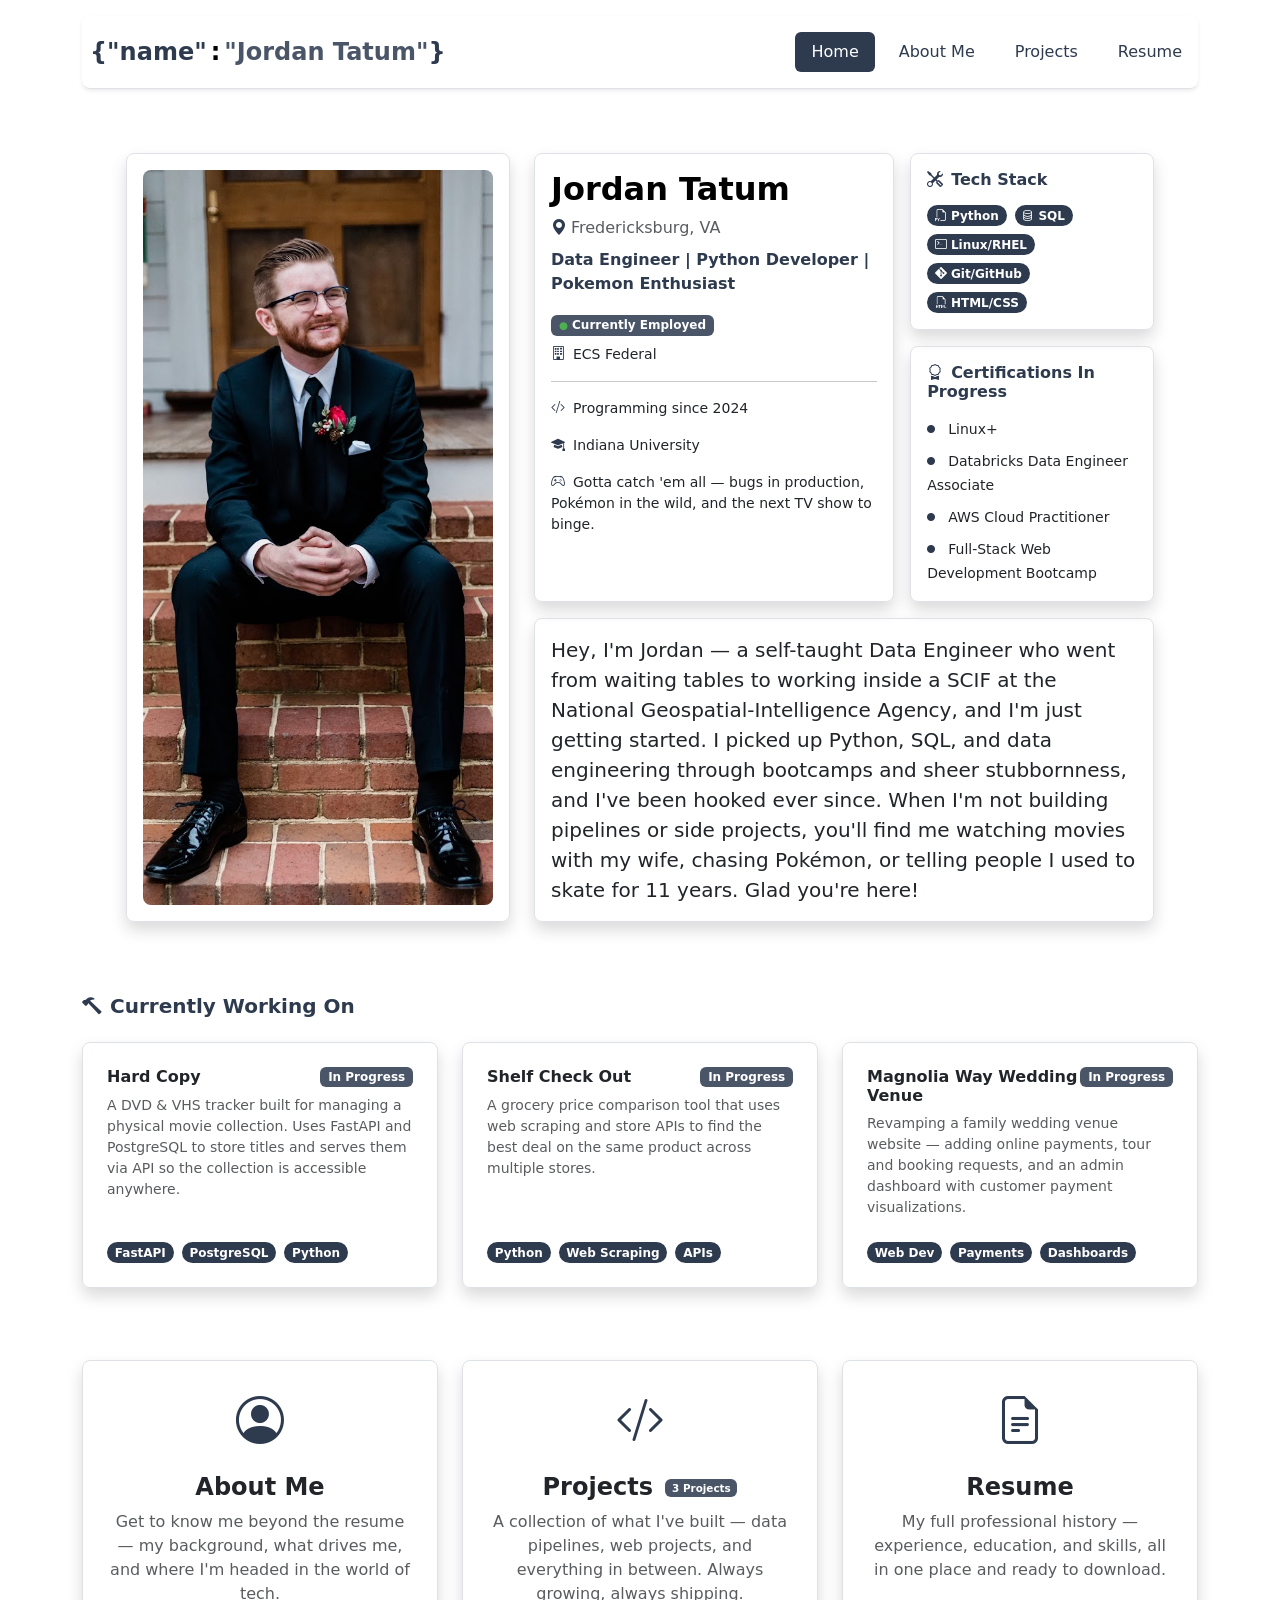
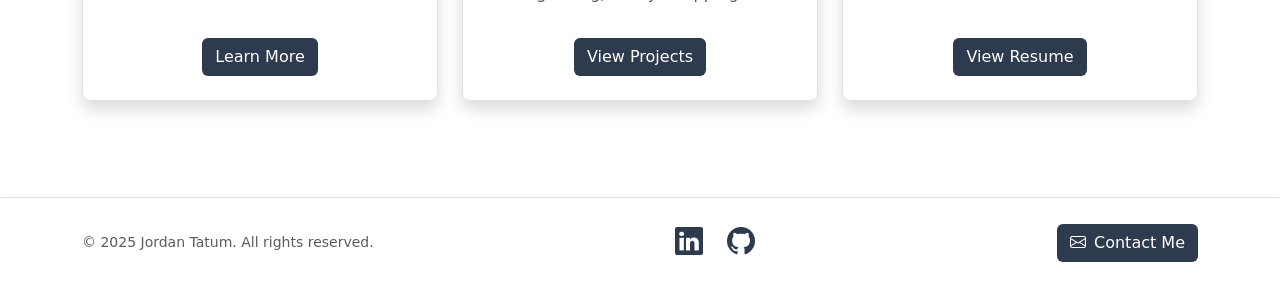
==== index.html @ 17fe5c45 "rename home.hmtl -> index.html for GitHub Pages" ====
<!DOCTYPE html>
<html lang="en">
  <head>
    <meta charset="UTF-8" />
    <meta name="viewport" content="width=device-width, initial-scale=1.0" />
    <link
      href="https://cdn.jsdelivr.net/npm/bootstrap@5.3.8/dist/css/bootstrap.min.css"
      rel="stylesheet"
      integrity="sha384-sRIl4kxILFvY47J16cr9ZwB07vP4J8+LH7qKQnuqkuIAvNWLzeN8tE5YBujZqJLB"
      crossorigin="anonymous"
    />
    <link rel="stylesheet" href="https://cdn.jsdelivr.net/npm/bootstrap-icons@1.11.3/font/bootstrap-icons.min.css"/>
    <link rel="stylesheet" href="./style.css" />
    <title>Jordan Tatum | Welcome!</title>
  </head>

  <body>

    <!-- Header Bar -->
    <div class="container pt-3 ">
      <header class="d-flex flex-wrap justify-content-center py-3 mb-4 border-bottom shadow-sm rounded-3">
        
        <a href="./index.html"
          class="d-flex align-items-center mb-3 mb-md-0 me-md-auto link-body-emphasis text-decoration-none px-2"
        >
          <span class="fs-4 fw-bold" style="color: #2e3a4e;">{ </span>
          <span class="fs-4 fw-bold" style="color: #2e3a4e;">"name"</span>
          <span class="fs-4 fw-bold mx-1">:</span>
          <span class="fs-4 fw-bold" style="color: #4a5568;">"Jordan Tatum"</span>
          <span class="fs-4 fw-bold" style="color: #2e3a4e;"> }</span>
        </a>
        <ul class="nav nav-pills gap-2">
          <li class="nav-item">
            <a href="./index.html" class="nav-link active" aria-current="page">Home</a>
          </li>
          <li class="nav-item"><a href="./about_me.html" class="nav-link">About Me</a></li>
          <li class="nav-item"><a href="./projects.html" class="nav-link">Projects</a></li>
          <li class="nav-item"><a href="./resume.html" class="nav-link">Resume</a></li>
        </ul>
      </header>
    </div>

<!-- Hero Section -->
<div class="px-4 pt-3 my-5">
  <div class="d-flex flex-column flex-lg-row align-items-stretch justify-content-center gap-4">

    <!-- Image -->
    <div class="flex-shrink-0 text-center border rounded-3 shadow p-3">
      <img
        src="./assests/jordan_tatum.jpg"
        class="img-fluid rounded-3"
        alt="Jordan Tatum"
        style="max-width: 350px; width: 100%; height: 100%; object-fit: cover;"
        loading="lazy"
      />
    </div>

    <!-- Right Side -->
    <div class="d-flex flex-column gap-3" style="max-width: 620px;">

      <!-- Top Row: Name/Title + Tech Stack/Certs -->
      <div class="d-flex flex-column flex-md-row gap-3">

        <!-- Name & Title Card -->
        <div class="border rounded-3 shadow p-3 flex-fill">
        <h2 class="fw-bold text-body-emphasis mb-2">Jordan Tatum</h2>
        <p class="mb-2 text-muted">
            <i class="bi bi-geo-alt-fill me-1" style="color: #2e3a4e;"></i>Fredericksburg, VA
        </p>
        <p class="mb-3 fw-semibold" style="color: #2e3a4e;">
            Data Engineer | Python Developer | Pokemon Enthusiast
        </p>
       <span class="badge mb-2" style="background-color: #4a5568; width: fit-content;">
       <span style="color: #4caf50; font-size: 0.65rem;">&#9679;</span> Currently Employed
       </span>
       <p class="mb-2 small">
        <i class="bi bi-building me-2" style="color: #2e3a4e;"></i>ECS Federal
       </p>

        <hr class="my-3" />

        <p class="mb-3 small">
            <i class="bi bi-code-slash me-2" style="color: #2e3a4e;"></i>Programming since 2024
        </p>
        <p class="mb-3 small">
            <i class="bi bi-mortarboard-fill me-2" style="color: #2e3a4e;"></i>Indiana University
        </p>
        <p class="mb-0 small">
            <i class="bi bi-controller me-2" style="color: #2e3a4e;"></i>Gotta catch 'em all — bugs in production, Pokémon in the wild, and the next TV show to binge.
        </p>
        </div>

        <!-- Tech Stack + Certs Card -->
        <div class="d-flex flex-column gap-3 flex-fill">

          <!-- Tech Stack -->
          <div class="border rounded-3 shadow p-3">
            <h6 class="fw-bold mb-3" style="color: #2e3a4e;">
              <i class="bi bi-tools me-2"></i>Tech Stack
            </h6>
            <div class="d-flex flex-wrap gap-2">
              <span class="badge rounded-pill" style="background-color: #2e3a4e;">
                <i class="bi bi-filetype-py me-1"></i>Python
              </span>
              <span class="badge rounded-pill" style="background-color: #2e3a4e;">
                <i class="bi bi-database me-1"></i>SQL
              </span>
              <span class="badge rounded-pill" style="background-color: #2e3a4e;">
                <i class="bi bi-terminal me-1"></i>Linux/RHEL
              </span>
              <span class="badge rounded-pill" style="background-color: #2e3a4e;">
                <i class="bi bi-git me-1"></i>Git/GitHub
              </span>
              <span class="badge rounded-pill" style="background-color: #2e3a4e;">
                <i class="bi bi-filetype-html me-1"></i>HTML/CSS
              </span>
            </div>
          </div>

          <!-- Certifications -->
          <div class="border rounded-3 shadow p-3">
            <h6 class="fw-bold mb-3" style="color: #2e3a4e;">
              <i class="bi bi-award me-2"></i>Certifications In Progress
            </h6>
            <ul class="list-unstyled mb-0 d-flex flex-column gap-2">
              <li>
                <i class="bi bi-circle-fill me-2" style="color: #2e3a4e; font-size: 0.5rem; vertical-align: middle;"></i>
                <span class="small">Linux+</span>
              </li>
              <li>
                <i class="bi bi-circle-fill me-2" style="color: #2e3a4e; font-size: 0.5rem; vertical-align: middle;"></i>
                <span class="small">Databricks Data Engineer Associate</span>
              </li>
              <li>
                <i class="bi bi-circle-fill me-2" style="color: #2e3a4e; font-size: 0.5rem; vertical-align: middle;"></i>
                <span class="small">AWS Cloud Practitioner</span>
              </li>
              <li>
                <i class="bi bi-circle-fill me-2" style="color: #2e3a4e; font-size: 0.5rem; vertical-align: middle;"></i>
                <span class="small">Full-Stack Web Development Bootcamp</span>
              </li>
            </ul>
          </div>

        </div>

      </div>

      <!-- Bio Card — Full Width Underneath -->
      <div class="border rounded-3 shadow p-3">
        <p class="lead mb-0">
          Hey, I'm Jordan — a self-taught Data Engineer who went from waiting tables to working inside 
          a SCIF at the National Geospatial-Intelligence Agency, and I'm just getting started. 
          I picked up Python, SQL, and data engineering through bootcamps and sheer stubbornness, 
          and I've been hooked ever since. When I'm not building pipelines or side projects, 
          you'll find me watching movies with my wife, chasing Pokémon, or telling people I used to skate for 11 years. 
          Glad you're here!
        </p>
      </div>

    </div>

  </div>
</div>

    <!-- Currently Working On Section -->
    <div class="container py-4">
      <h5 class="fw-bold mb-4" style="color: #2e3a4e;">
        <i class="bi bi-hammer me-2"></i>Currently Working On
      </h5>
      <div class="row g-4">

        <!-- Hard Copy -->
        <div class="col-lg-4 col-md-6">
          <div class="border rounded-3 shadow p-4 h-100 d-flex flex-column">
            <div class="d-flex justify-content-between align-items-start mb-2">
              <h6 class="fw-bold mb-0">Hard Copy</h6>
              <span class="badge" style="background-color: #4a5568;">In Progress</span>
            </div>
            <p class="text-muted small flex-grow-1">
              A DVD & VHS tracker built for managing a physical movie collection. Uses FastAPI and
              PostgreSQL to store titles and serves them via API so the collection is accessible anywhere.
            </p>
            <div class="d-flex gap-2 flex-wrap mt-2">
              <span class="badge rounded-pill" style="background-color: #2e3a4e;">FastAPI</span>
              <span class="badge rounded-pill" style="background-color: #2e3a4e;">PostgreSQL</span>
              <span class="badge rounded-pill" style="background-color: #2e3a4e;">Python</span>
            </div>
          </div>
        </div>

        <!-- Shelf Check Out -->
        <div class="col-lg-4 col-md-6">
          <div class="border rounded-3 shadow p-4 h-100 d-flex flex-column">
            <div class="d-flex justify-content-between align-items-start mb-2">
              <h6 class="fw-bold mb-0">Shelf Check Out</h6>
              <span class="badge" style="background-color: #4a5568;">In Progress</span>
            </div>
            <p class="text-muted small flex-grow-1">
              A grocery price comparison tool that uses web scraping and store APIs to find the
              best deal on the same product across multiple stores.
            </p>
            <div class="d-flex gap-2 flex-wrap mt-2">
              <span class="badge rounded-pill" style="background-color: #2e3a4e;">Python</span>
              <span class="badge rounded-pill" style="background-color: #2e3a4e;">Web Scraping</span>
              <span class="badge rounded-pill" style="background-color: #2e3a4e;">APIs</span>
            </div>
          </div>
        </div>

        <!-- Magnolia Way -->
        <div class="col-lg-4 col-md-6">
          <div class="border rounded-3 shadow p-4 h-100 d-flex flex-column">
            <div class="d-flex justify-content-between align-items-start mb-2">
              <h6 class="fw-bold mb-0">Magnolia Way Wedding Venue</h6>
              <span class="badge" style="background-color: #4a5568;">In Progress</span>
            </div>
            <p class="text-muted small flex-grow-1">
              Revamping a family wedding venue website — adding online payments, tour and booking
              requests, and an admin dashboard with customer payment visualizations.
            </p>
            <div class="d-flex gap-2 flex-wrap mt-2">
              <span class="badge rounded-pill" style="background-color: #2e3a4e;">Web Dev</span>
              <span class="badge rounded-pill" style="background-color: #2e3a4e;">Payments</span>
              <span class="badge rounded-pill" style="background-color: #2e3a4e;">Dashboards</span>
            </div>
          </div>
        </div>

      </div>
    </div>

    <!-- Hanging Icons Section -->
    <div class="container py-5">
      <div class="row g-4 justify-content-center">

        <!-- About Me -->
        <div class="col-lg-4 col-md-6">
          <div class="text-center border rounded-3 shadow p-4 h-100 d-flex flex-column align-items-center">
            <i class="bi bi-person-circle mb-3" style="font-size: 3rem; color: #2e3a4e;"></i>
            <h4 class="fw-bold">About Me</h4>
            <p class="text-muted flex-grow-1">
              Get to know me beyond the resume — my background, what drives me,
              and where I'm headed in the world of tech.
            </p>
            <a href="./about_me.html" class="btn mt-3" style="background-color: #2e3a4e; color: #ffffff;">Learn More</a>
          </div>
        </div>

        <!-- Projects -->
        <div class="col-lg-4 col-md-6">
          <div class="text-center border rounded-3 shadow p-4 h-100 d-flex flex-column align-items-center">
            <i class="bi bi-code-slash mb-3" style="font-size: 3rem; color: #2e3a4e;"></i>
            <h4 class="fw-bold">
              Projects
              <span class="badge ms-1" style="background-color: #4a5568; font-size: 0.65rem; vertical-align: middle;">3 Projects</span>
            </h4>
            <p class="text-muted flex-grow-1">
              A collection of what I've built — data pipelines, web projects, and everything
              in between. Always growing, always shipping.
            </p>
            <a href="./projects.html" class="btn mt-3" style="background-color: #2e3a4e; color: #ffffff;">View Projects</a>
          </div>
        </div>

        <!-- Resume -->
        <div class="col-lg-4 col-md-6">
          <div class="text-center border rounded-3 shadow p-4 h-100 d-flex flex-column align-items-center">
            <i class="bi bi-file-earmark-text mb-3" style="font-size: 3rem; color: #2e3a4e;"></i>
            <h4 class="fw-bold">Resume</h4>
            <p class="text-muted flex-grow-1">
              My full professional history — experience, education, and skills,
              all in one place and ready to download.
            </p>
            <a href="./resume.html" class="btn mt-3" style="background-color: #2e3a4e; color: #ffffff;">View Resume</a>
          </div>
        </div>

      </div>
    </div>

    <!-- Footer -->
    <footer class="border-top shadow-sm mt-5 py-4">
      <div class="container d-flex align-items-center justify-content-between">

        <!-- Copyright -->
        <p class="text-muted small mb-0">&copy; 2025 Jordan Tatum. All rights reserved.</p>

        <!-- Social Icons -->
        <div class="d-flex gap-4">
          <a href="https://www.linkedin.com/in/jordan-tatum-488121179/" target="_blank" style="color: #2e3a4e; font-size: 1.75rem;">
            <i class="bi bi-linkedin"></i>
          </a>
          <a href="https://github.com/jordan-tatum" target="_blank" style="color: #2e3a4e; font-size: 1.75rem;">
            <i class="bi bi-github"></i>
          </a>
        </div>  

        <!-- Contact Button -->
        <a href="mailto:your@email.com" class="btn" style="background-color: #2e3a4e; color: #ffffff;">
          <i class="bi bi-envelope me-2"></i>Contact Me
        </a>

      </div>
    </footer>

  </body>
</html>
---- style.css ----
.nav-pills .nav-link.active {
  background-color: #2e3a4e;
  color: #ffffff;
}

.nav-pills .nav-link:hover {
  background-color: #4a5568;
  color: #ffffff;
}

.nav-pills .nav-link {
  color: #2e3a4e;
}
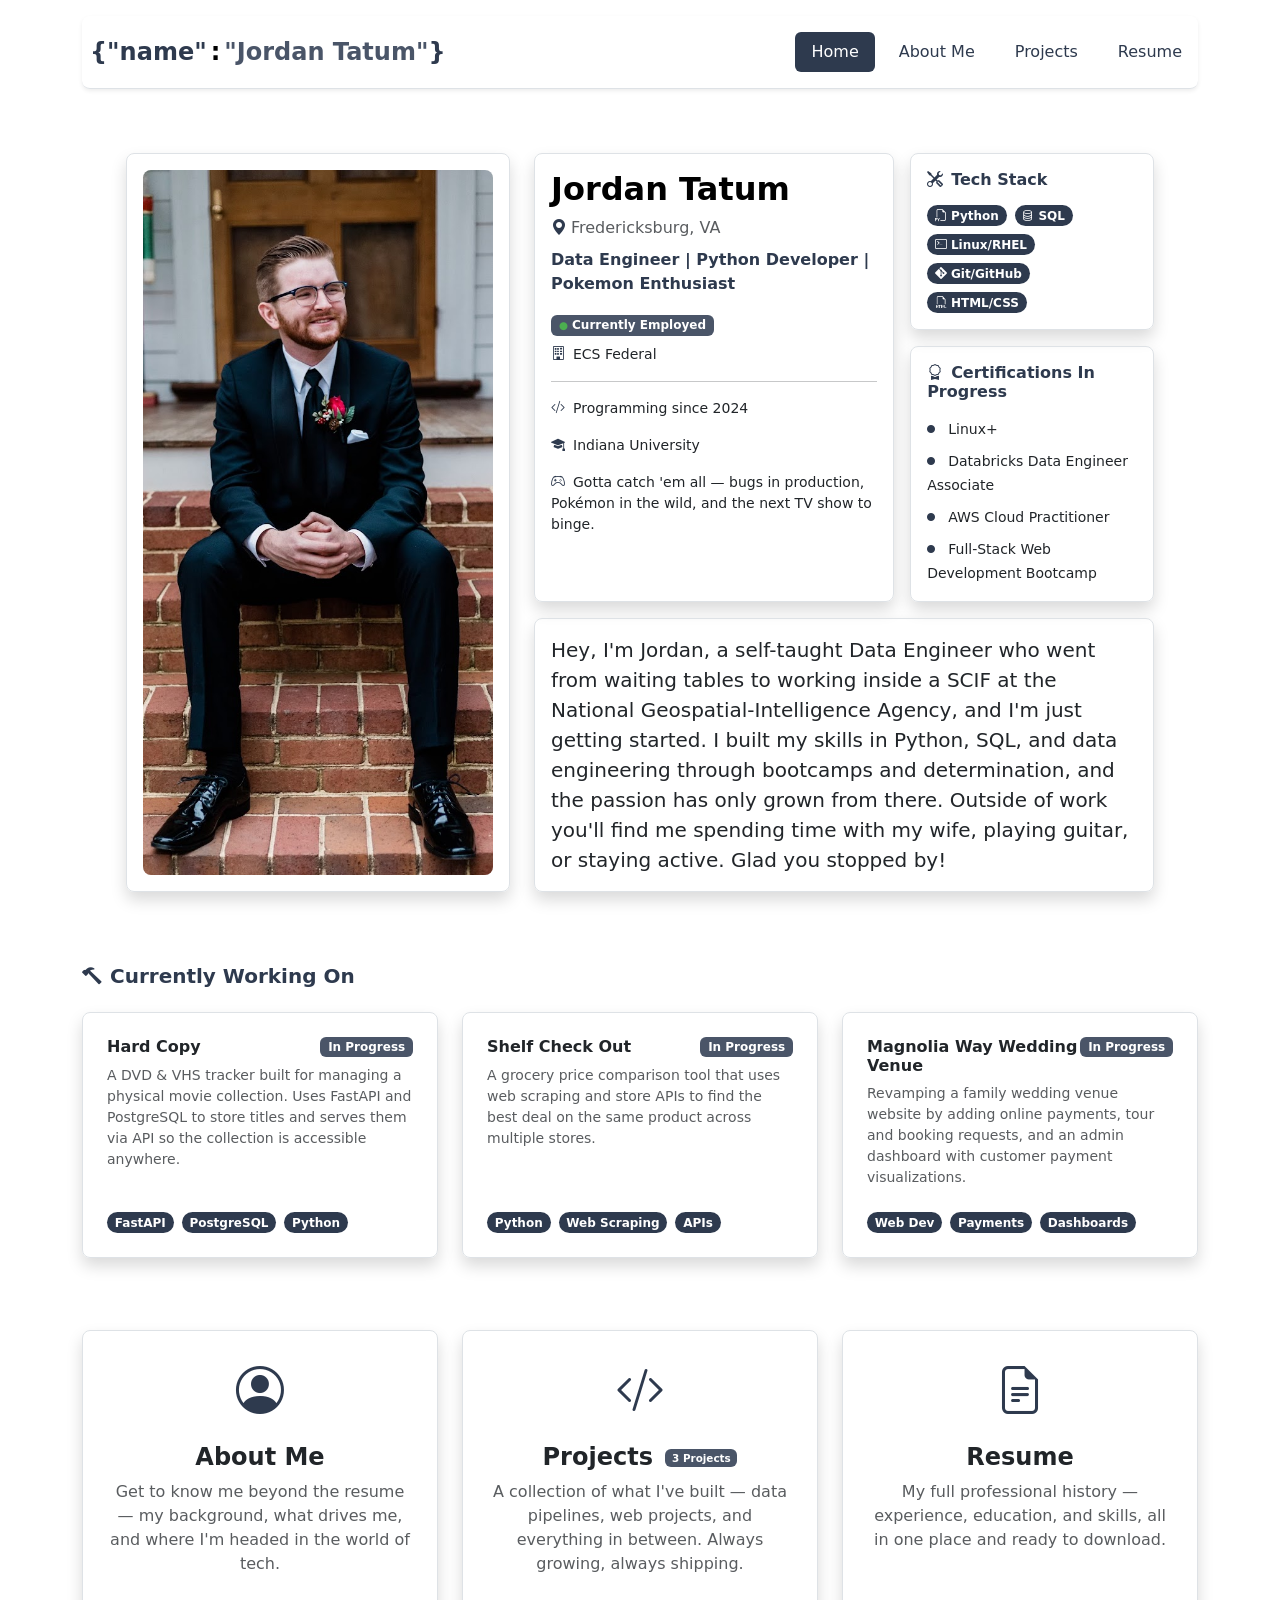
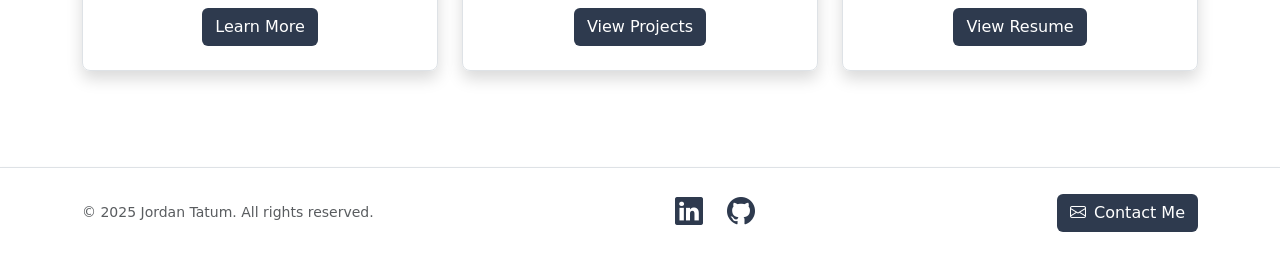
==== commit c420eb40: "changes to text and layout" ====
--- a/index.html
+++ b/index.html
@@ -149,12 +149,11 @@
       <!-- Bio Card — Full Width Underneath -->
       <div class="border rounded-3 shadow p-3">
         <p class="lead mb-0">
-          Hey, I'm Jordan — a self-taught Data Engineer who went from waiting tables to working inside 
-          a SCIF at the National Geospatial-Intelligence Agency, and I'm just getting started. 
-          I picked up Python, SQL, and data engineering through bootcamps and sheer stubbornness, 
-          and I've been hooked ever since. When I'm not building pipelines or side projects, 
-          you'll find me watching movies with my wife, chasing Pokémon, or telling people I used to skate for 11 years. 
-          Glad you're here!
+          Hey, I'm Jordan, a self-taught Data Engineer who went from waiting tables to working inside
+          a SCIF at the National Geospatial-Intelligence Agency, and I'm just getting started.
+          I built my skills in Python, SQL, and data engineering through bootcamps and determination,
+          and the passion has only grown from there. Outside of work you'll find me spending time
+          with my wife, playing guitar, or staying active. Glad you stopped by!
         </p>
       </div>
 
@@ -216,7 +215,7 @@
               <span class="badge" style="background-color: #4a5568;">In Progress</span>
             </div>
             <p class="text-muted small flex-grow-1">
-              Revamping a family wedding venue website — adding online payments, tour and booking
+              Revamping a family wedding venue website by adding online payments, tour and booking
               requests, and an admin dashboard with customer payment visualizations.
             </p>
             <div class="d-flex gap-2 flex-wrap mt-2">
